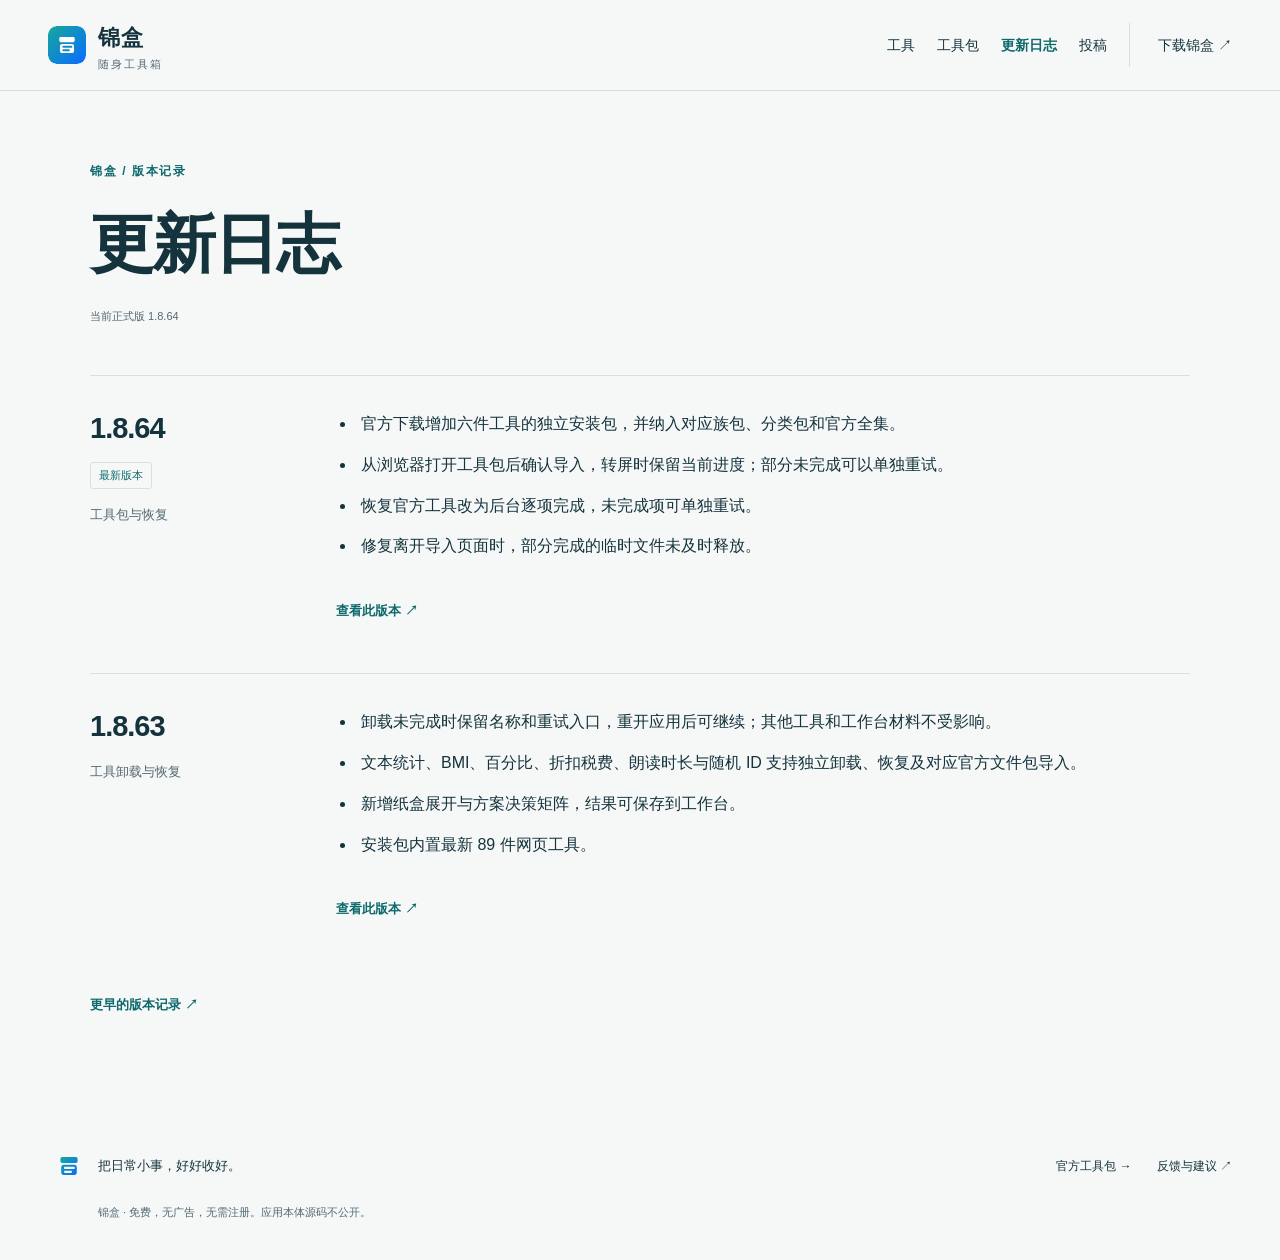
==== changelog.html @ c09d4276 "Publish Jinhe official website and released tool catalog" ====
<!doctype html>
<html lang="zh-CN">
<head><meta charset="utf-8"><meta name="viewport" content="width=device-width,initial-scale=1"><meta name="theme-color" content="#F6F8F8"><meta name="description" content="锦盒正式版更新日志。"><title>更新日志 · 锦盒</title><link rel="icon" type="image/svg+xml" href="assets/jinhe-icon.svg"><link rel="stylesheet" href="site.css"></head>
<body><a class="skip-link" href="#main">跳到主要内容</a>
<header class="site-header"><div class="wrap nav"><a class="brand" href="index.html" aria-label="锦盒首页"><img src="assets/jinhe-icon.svg" width="38" height="38" alt=""><span>锦盒<span class="brand-sub">随身工具箱</span></span></a><nav aria-label="主导航"><a href="tools.html">工具</a><a href="downloads.html">工具包</a><a href="changelog.html" aria-current="page">更新日志</a><a href="contribute.html">投稿</a><a class="nav-download" href="index.html#download">下载锦盒 ↗</a></nav></div></header>
<main id="main" class="wrap changelog"><div class="changelog-heading"><p class="eyebrow">锦盒 / 版本记录</p><h1>更新日志</h1><p class="catalog-version">当前正式版 <span data-release-version>1.8.64</span></p></div>
<!-- RELEASE-ENTRIES -->
<article class="release-entry" id="v1.8.64"><header><h2>1.8.64</h2><span class="release-latest">最新版本</span><p>工具包与恢复</p></header><div><ul><li>官方下载增加六件工具的独立安装包，并纳入对应族包、分类包和官方全集。</li><li>从浏览器打开工具包后确认导入，转屏时保留当前进度；部分未完成可以单独重试。</li><li>恢复官方工具改为后台逐项完成，未完成项可单独重试。</li><li>修复离开导入页面时，部分完成的临时文件未及时释放。</li></ul><a class="text-link" href="https://github.com/moxuewang/jinhe-releases/releases/tag/v1.8.64">查看此版本 ↗</a></div></article>
<article class="release-entry" id="v1.8.63"><header><h2>1.8.63</h2><p>工具卸载与恢复</p></header><div><ul><li>卸载未完成时保留名称和重试入口，重开应用后可继续；其他工具和工作台材料不受影响。</li><li>文本统计、BMI、百分比、折扣税费、朗读时长与随机 ID 支持独立卸载、恢复及对应官方文件包导入。</li><li>新增纸盒展开与方案决策矩阵，结果可保存到工作台。</li><li>安装包内置最新 89 件网页工具。</li></ul><a class="text-link" href="https://github.com/moxuewang/jinhe-releases/releases/tag/v1.8.63">查看此版本 ↗</a></div></article>
<!-- /RELEASE-ENTRIES -->
<a class="text-link earlier-releases" href="https://github.com/moxuewang/jinhe-releases/releases">更早的版本记录 ↗</a></main>
<footer class="footer wrap"><a class="footer-brand" href="index.html"><img src="assets/jinhe-mark.svg" width="42" height="42" alt="">把日常小事，好好收好。</a><div><a href="downloads.html">官方工具包 →</a><a href="mailto:moxuewang@qq.com">反馈与建议 ↗</a></div><p>锦盒 · 免费，无广告，无需注册。应用本体源码不公开。</p></footer>
</body></html>
---- site.css ----
:root{--paper:#f6f8f8;--ink:#15333d;--muted:#536971;--teal:#0d696b;--blue:#0a6cff;--line:#d5e0df;--white:#fff;--wash:#e7eeec;--max:1200px}*{box-sizing:border-box}html{scroll-behavior:smooth;scroll-padding-top:90px}body{margin:0;background:var(--paper);color:var(--ink);font-family:-apple-system,BlinkMacSystemFont,"Segoe UI","PingFang SC","Microsoft YaHei",sans-serif;line-height:1.75;-webkit-font-smoothing:antialiased}a{color:inherit;text-decoration:none}button,input{font:inherit}button,a,input{-webkit-tap-highlight-color:transparent}button{cursor:pointer}button:focus-visible,a:focus-visible,input:focus-visible{outline:3px solid var(--blue);outline-offset:5px}::selection{background:#c4e4df}.wrap{width:min(var(--max),calc(100% - 96px));margin-inline:auto}.skip-link{position:fixed;left:16px;top:-100px;background:var(--ink);color:white;padding:12px 22px;z-index:20}.skip-link:focus{top:12px}.site-header{border-bottom:1px solid var(--line)}.nav{min-height:90px;display:flex;align-items:center;justify-content:space-between;gap:24px}.brand{display:flex;align-items:center;gap:12px;font-size:22px;font-weight:750;letter-spacing:1px}.brand img{border-radius:9px}.brand-sub{font-size:11px;font-weight:500;letter-spacing:2px;display:block;line-height:1.2;color:var(--muted)}nav{display:flex;gap:30px;align-items:center}nav a{display:inline-flex;min-height:44px;align-items:center;font-size:14px}nav a[aria-current]{color:var(--teal);font-weight:700}.nav-download{border-left:1px solid var(--line);padding-left:28px}.hero{display:grid;grid-template-columns:1.13fr 1fr;gap:55px;padding-top:70px;padding-bottom:70px;align-items:center}.eyebrow{font-size:12px;letter-spacing:1.6px;color:var(--teal);font-weight:650;margin:0 0 24px}.small-line{display:inline-block;width:23px;height:2px;vertical-align:middle;background:var(--teal);margin-right:8px}h1,h2,h3,p,figure{margin-top:0}h1{font-size:clamp(52px,5.35vw,78px);line-height:1.22;letter-spacing:-3px;margin-bottom:28px;font-weight:750}.teal{color:var(--teal)}.hero-intro{font-size:19px;color:var(--muted);line-height:1.95;margin-bottom:30px}.actions{display:flex;gap:25px;align-items:center;flex-wrap:wrap}.button{display:inline-flex;min-height:52px;justify-content:center;align-items:center;gap:26px;background:var(--teal);color:white;padding:12px 22px;border:1px solid transparent;border-radius:5px;font-size:14px;font-weight:650;transition:background .18s,transform .18s}.button:hover{background:#075457;transform:translateY(-2px)}.text-link{display:inline-flex;align-items:center;gap:16px;min-height:44px;font-size:14px;font-weight:650;color:var(--teal)}.text-link:hover{text-decoration:underline;text-underline-offset:5px}.hero-meta{font-size:12px;color:var(--muted);margin:16px 0 37px}.hero-count{display:flex;gap:24px;align-items:center;border-top:1px solid var(--line);padding-top:20px;font-size:12px;color:var(--muted)}.hero-count b{font-size:25px;font-weight:650;color:var(--ink);margin-right:4px}.hero-count>span:last-child{max-width:115px;line-height:1.65;padding-left:20px;border-left:1px solid var(--line)}.hero-visual{margin:0;position:relative;padding:22px 25px 18px;background:linear-gradient(145deg,#e8efeb 0%,#e2ecec 70%,#dce9ed 100%);border-radius:3px;min-height:590px}.visual-top{font-size:11px;letter-spacing:1px;display:flex;justify-content:space-between;gap:10px;color:#466761}.visual-number{white-space:nowrap}.phone{width:268px;max-width:100%;margin:22px auto 14px;border:5px solid #244149;outline:1px solid #758f93;border-radius:32px;background:#f6f8f8;padding:14px 17px 0;overflow:hidden;box-shadow:0 12px 18px #15333d0d}.phone-status{display:flex;justify-content:space-between;font-size:9px;font-weight:700;margin-bottom:28px}.phone-title{display:flex;justify-content:space-between;align-items:center;font-size:25px;font-weight:700;line-height:1.3}.phone-badge{font-size:9px;padding:4px 8px;border-radius:20px;color:var(--teal);border:1px solid #c8dcda}.phone-description{font-size:10px;color:var(--muted);margin:8px 0 22px}.material-sheet{background:white;border:1px solid var(--line);border-radius:12px;padding:10px}.material-sheet svg{display:block;width:100%;height:100px}.material-label{display:flex;flex-direction:column;font-size:11px;padding-top:10px;line-height:1.7}.material-label span{font-size:9px;color:var(--muted)}.demo-route{font-size:9px;padding:18px 0;display:flex;align-items:center;gap:6px}.route-dot{height:5px;width:5px;border-radius:50%;background:var(--teal);flex-shrink:0}.phone-next{padding:12px 10px;border-top:1px solid var(--line);display:grid;grid-template-columns:1fr auto;line-height:1.7;font-size:10px}.phone-next>span:first-child{grid-column:1/-1;font-size:9px;color:var(--muted)}.phone-next strong{font-weight:600}.phone-bottom{border-top:1px solid var(--line);margin:14px -17px 0;padding:14px 12px;display:flex;justify-content:space-between;font-size:9px;color:var(--muted)}.phone-bottom b{color:var(--teal)}figcaption{text-align:center;font-size:10px;color:#45615e;margin:12px 0}.demo-switch{display:flex;justify-content:center;gap:2px}.demo-switch button{border:0;background:transparent;min-height:44px;padding:0 13px;font-size:11px;color:#3e5e5a;border-bottom:2px solid transparent}.demo-switch button[aria-pressed=true]{border-color:var(--teal);font-weight:750;color:var(--teal)}.chapter{padding-top:90px;padding-bottom:80px;border-top:1px solid var(--line)}.section-heading{display:grid;grid-template-columns:1fr 1.25fr;gap:0 40px;align-items:end}.section-heading .eyebrow{grid-column:1/-1;margin-bottom:21px}h2{font-size:clamp(32px,3.1vw,45px);line-height:1.4;letter-spacing:-1px;font-weight:680;margin-bottom:0}.section-heading>p:last-child{color:var(--muted);font-size:15px;margin-bottom:3px}.tool-stories{display:grid;grid-template-columns:repeat(3,1fr);margin-top:55px;gap:34px}.story{border-top:2px solid #a9c5be;padding:22px 0 26px;display:grid;grid-template-columns:27px 1fr;position:relative;min-height:255px}.story-index{color:var(--teal);font-size:10px;padding-top:6px}.story h3{font-size:21px;font-weight:650;letter-spacing:-.5px;margin-bottom:14px}.story p{font-size:14px;color:var(--muted);line-height:1.9}.story-tags{font-size:10px;color:#486860;display:block;margin-top:25px}.story svg{height:70px;width:70px;color:var(--teal);position:absolute;right:0;top:64px;opacity:.8}.story>div{padding-right:43px}.story:hover h3{color:var(--teal)}.directory-link{width:100%;border-top:1px solid var(--line);padding-top:24px;justify-content:space-between}.workbench-section{background:var(--ink);color:var(--paper);padding:85px 0}.workbench-layout{display:grid;grid-template-columns:1fr 1.25fr;gap:40px}.workbench-section .eyebrow{color:#a1d3ca}.workbench-body>p:not(.large-copy){color:#b8ccce;font-size:15px;max-width:490px}.large-copy{font-size:29px;line-height:1.7;letter-spacing:-.8px;margin-bottom:24px}.flow{list-style:none;display:flex;padding:26px 0 0;margin:32px 0 0;border-top:1px solid #466068;gap:20px}.flow li{flex:1;display:flex;flex-direction:column}.flow li>span{font-size:11px;color:#a1d3ca;margin-bottom:9px}.flow strong{font-size:14px;font-weight:600}.flow small{font-size:10px;color:#b8ccce;margin-top:5px}.plugin-section{display:grid;grid-template-columns:1fr 1.25fr;gap:40px;border-top:0}.plugin-section .section-heading{display:block}.plugin-copy{padding-top:37px}.plugin-copy .large-copy{font-size:26px;line-height:1.8}.plugin-copy strong{font-size:44px;color:var(--teal);font-weight:600;letter-spacing:-1px;display:inline-block;width:99px}.plugin-copy>p:not(.large-copy){max-width:480px;color:var(--muted);font-size:15px}.principles{padding-top:48px;padding-bottom:80px;border-top:1px solid var(--line);display:grid;grid-template-columns:1fr 1.25fr;gap:40px}.principles h2{font-size:29px;margin-top:16px}.principles dl{margin:0}.principles dl>div{display:grid;grid-template-columns:175px 1fr;padding:18px 0;border-bottom:1px solid var(--line);gap:20px}.principles dl>div:first-child{padding-top:0}.principles dt{font-weight:650;font-size:14px}.principles dd{font-size:13px;color:var(--muted);margin:0}.download-section{background:#0c5b5f;color:#fff;padding:70px 0}.download-layout{display:grid;grid-template-columns:1fr 1.25fr;gap:40px}.download-section .eyebrow{color:#c0e3db}.download-section h2{font-size:39px}.download-detail{padding-top:18px}.button.light{background:var(--paper);color:#0c5b5f}.button.light:hover{background:#dceae5}.download-detail p{font-size:12px;line-height:1.9;color:#d1e7e2;margin:17px 0}.download-record{font-size:12px;min-height:44px;display:inline-flex;align-items:center;text-decoration:underline;text-underline-offset:5px}.footer{padding-block:37px;display:grid;grid-template-columns:1fr auto;gap:15px}.footer-brand{display:flex;align-items:center;font-size:13px;gap:8px}.footer>div{display:flex;gap:25px;align-items:center;font-size:12px}.footer>div a{min-height:44px;display:inline-flex;align-items:center}.footer>p{grid-column:1/-1;font-size:11px;color:var(--muted);margin:0 0 0 50px}.sr-only{position:absolute;width:1px;height:1px;padding:0;margin:-1px;overflow:hidden;clip:rect(0,0,0,0);white-space:nowrap;border:0}.directory{padding-top:65px}.directory-header h1{font-size:56px;line-height:1.35;letter-spacing:-2px;margin-bottom:23px}.directory-header>p:not(.eyebrow){color:var(--muted);font-size:16px;margin-bottom:12px}.catalog-version{font-size:11px;color:var(--muted)}.directory-controls{margin-top:42px}.search-form{max-width:640px}.search-form label{display:block;font-size:12px;font-weight:650;margin-bottom:9px}.search-input{display:flex;align-items:center;background:var(--white);border:1px solid #98aeae;border-radius:4px;padding:0 14px;gap:11px;min-height:56px}.search-input svg{fill:none;stroke:var(--teal);stroke-width:1.6;flex-shrink:0}.search-input input{border:0;background:transparent;min-width:0;flex:1;color:var(--ink);font-size:15px;min-height:52px;outline-offset:-2px}.search-input input::placeholder{color:#627579}.search-input button{border:0;background:transparent;font-size:12px;min-height:44px;min-width:44px;color:var(--teal)}.category-filters{display:flex;flex-wrap:wrap;gap:7px;margin:25px 0 31px}.category-filters button{min-height:44px;min-width:72px;padding:8px 14px;border:1px solid var(--line);background:transparent;color:var(--ink);border-radius:3px;font-size:13px}.category-filters button span{font-size:10px;margin-left:7px;color:var(--muted)}.category-filters button[aria-pressed=true]{background:var(--teal);border-color:var(--teal);color:white}.category-filters button[aria-pressed=true] span{color:#d5e9e6}.results-heading{display:flex;justify-content:space-between;border-bottom:1px solid var(--line);padding-bottom:15px;font-size:12px}.results-heading p{margin:0;font-weight:650}.results-heading>span{color:var(--muted)}.tool-list{list-style:none;padding:0;margin:0;display:grid;grid-template-columns:1fr 1fr;column-gap:45px}.tool-row{display:flex;gap:15px;align-items:flex-start;min-width:0;padding:26px 0;border-bottom:1px solid var(--line)}.tool-row[hidden]{display:none}.tool-row img,.tool-initial{flex-shrink:0;border-radius:11px;margin-top:4px}.tool-row>div{flex:1;min-width:0}.tool-row h2{font-size:16px;letter-spacing:0;font-weight:650;line-height:1.75;margin-bottom:5px}.tool-row p{font-size:12px;line-height:1.9;color:var(--muted);margin:0;overflow-wrap:anywhere}.tool-category{font-size:10px;border:1px solid var(--line);border-radius:3px;padding:0 6px;white-space:nowrap;margin-top:8px;color:var(--muted)}.tool-initial{display:grid;place-content:center;width:44px;height:44px;background:var(--wash);color:var(--teal);font-size:18px}.empty-results{padding:75px 10px;text-align:center}.empty-results h2{font-size:25px}.empty-results p{font-size:14px;color:var(--muted);margin:15px 0 25px}.directory-bottom{display:flex;justify-content:space-between;align-items:center;border-bottom:1px solid var(--line);padding:32px 0 40px;margin-bottom:20px;gap:20px}.directory-bottom p{font-size:13px;color:var(--muted);margin:0}.noscript-note{color:var(--teal);font-size:13px}[hidden]{display:none!important}
@media(min-width:1300px){.hero{gap:85px}.hero-visual{margin-left:12px}.story>div{padding-right:55px}}@media(max-width:1000px){.wrap{width:calc(100% - 64px)}.hero{gap:25px}.hero-count{gap:16px}.hero-count>span:last-child{display:none}.hero h1{font-size:57px}.hero .eyebrow{font-size:10px;letter-spacing:1px}.hero-visual{padding-inline:15px}.visual-number{display:none}.hero-intro{font-size:17px}.actions{gap:10px}.story svg{width:48px;height:48px;top:75px}.story>div{padding-right:24px}.story-tags{font-size:9px}.principles dl>div{grid-template-columns:140px 1fr;gap:14px}.tool-list{column-gap:28px}.tool-row{gap:10px}.tool-row img{width:38px;height:38px}.tool-category{display:none}}
@media(max-width:720px){.wrap{width:calc(100% - 40px)}.nav{min-height:76px;gap:10px}.brand{font-size:20px;gap:8px}.brand img{width:33px;height:33px}.brand-sub{font-size:9px;letter-spacing:1px}nav{gap:16px}nav a{font-size:12px}.nav-download{padding-left:0;border-left:0}.hero{display:flex;flex-direction:column;align-items:stretch;padding-top:43px;padding-bottom:46px;gap:32px}.hero .eyebrow{font-size:10px;margin-bottom:23px;letter-spacing:.5px}.hero h1{font-size:clamp(48px,12.4vw,68px);letter-spacing:-2px;margin-bottom:22px}.hero-intro{font-size:16px;line-height:1.85;margin-bottom:25px}.actions{gap:17px}.button{font-size:13px;padding:12px 17px;gap:15px}.text-link{font-size:13px;gap:9px}.hero-meta{font-size:10px;margin:14px 0 24px}.hero-count{padding-top:16px;gap:25px}.hero-count b{font-size:23px}.hero-count>span:last-child{display:block;max-width:125px;padding-left:14px;font-size:10px}.hero-visual{min-height:0;padding:17px 18px 12px;margin-left:0}.visual-top{font-size:10px}.visual-number{display:block;font-size:9px}.phone{width:252px;margin-top:20px;padding-top:13px}.phone-status{margin-bottom:23px}.phone-description{margin-bottom:18px}.material-sheet svg{height:90px}.phone-bottom{margin-top:7px;padding-block:12px}.chapter{padding-top:45px;padding-bottom:39px}.section-heading{display:block}.eyebrow{font-size:10px;margin-bottom:18px}.section-heading .eyebrow{margin-bottom:18px}h2{font-size:32px;letter-spacing:-.7px;line-height:1.4}.section-heading>p:last-child{font-size:13px;margin-top:21px}.tool-stories{display:block;margin-top:33px}.story{grid-template-columns:30px 1fr;min-height:0;padding:22px 0 24px;border-top-width:1px}.story h3{font-size:20px;margin-bottom:12px}.story p{font-size:13px;margin-bottom:12px}.story-tags{font-size:10px;margin-top:18px}.story>div{padding-right:60px}.story svg{height:66px;width:66px;top:54px}.directory-link{font-size:11px;line-height:1.9;padding-top:19px}.workbench-section{padding:43px 0}.workbench-layout,.plugin-section,.principles,.download-layout{display:block}.workbench-body{margin-top:29px}.large-copy{font-size:25px;margin-bottom:20px}.workbench-body>p:not(.large-copy){font-size:13px}.flow{gap:12px;margin-top:26px;padding-top:21px}.flow strong{font-size:12px}.flow small{font-size:9px;line-height:1.7}.plugin-copy{padding-top:26px}.plugin-copy .large-copy{font-size:22px}.plugin-copy strong{font-size:37px;width:88px}.plugin-copy>p:not(.large-copy){font-size:13px}.principles{padding-top:32px;padding-bottom:42px}.principles h2{font-size:27px;margin-bottom:27px}.principles dl>div{grid-template-columns:130px 1fr;gap:12px;padding:15px 0}.principles dt{font-size:12px}.principles dd{font-size:11px}.download-section{padding:41px 0}.download-section h2{font-size:32px}.download-detail{padding-top:28px}.download-detail p{font-size:11px}.footer{padding-block:25px;display:flex;flex-direction:column;gap:7px}.footer-brand{font-size:12px}.footer>div{padding-left:10px;gap:22px;font-size:11px}.footer>p{font-size:10px;margin:4px 0 0 10px}.directory{padding-top:35px}.directory-header h1{font-size:41px;letter-spacing:-1.5px;line-height:1.4;margin-bottom:20px}.directory-header>p:not(.eyebrow){font-size:13px}.catalog-version{font-size:10px}.directory-controls{margin-top:28px}.search-input{padding-inline:11px;gap:8px}.search-input input{font-size:13px}.category-filters{gap:6px;margin-top:20px;margin-bottom:24px}.category-filters button{min-width:0;font-size:12px;padding:8px 10px;flex:0 0 calc((100% - 24px)/5)}.category-filters button span{font-size:9px;display:block;margin:0;line-height:1.5}.results-heading{font-size:11px}.tool-list{display:block}.tool-row{gap:13px;padding:21px 0}.tool-row img{width:42px;height:42px}.tool-row h2{font-size:15px}.tool-row p{font-size:12px}.tool-category{display:block;font-size:9px}.directory-bottom{align-items:flex-start;flex-direction:column;gap:10px;padding-bottom:24px}.directory-bottom p{font-size:12px}.empty-results{padding:50px 0}.empty-results h2{font-size:22px}.empty-results p{font-size:12px}}
@media(max-width:380px){.wrap{width:calc(100% - 32px)}nav{gap:12px}.hero-count{gap:19px}.hero-count>span:last-child{max-width:115px;padding-left:12px}.actions{gap:12px}.button{padding-inline:14px}.text-link{font-size:12px}.visual-top{font-size:9px}.visual-number{font-size:8px}.tool-category{display:none}.brand-sub{display:none}.principles dl>div{grid-template-columns:118px 1fr}}
.brand,.footer-brand{min-height:44px}
@media(prefers-reduced-motion:reduce){html{scroll-behavior:auto}*,*::before,*::after{animation:none!important;transition:none!important}}

/* Tool packages and contributions share the existing site's paper and teal palette. */
.package-directory,.contribute-main{padding-top:62px}.package-heading{display:grid;grid-template-columns:1fr 300px;gap:50px;align-items:center;margin-bottom:35px}.package-heading h1,.contribute-hero h1{font-size:clamp(38px,4.3vw,60px);letter-spacing:-2px;line-height:1.4;margin-bottom:22px}.package-heading>div>p:last-child{color:var(--muted);font-size:16px}.package-fact{border-left:1px solid #acc8c1;padding:18px 0 18px 36px}.package-fact strong{font-size:76px;font-weight:550;color:var(--teal);line-height:1.1;letter-spacing:-4px}.package-fact strong span{font-size:16px;letter-spacing:0}.package-fact p{font-size:17px;margin:10px 0}.package-fact>span{font-size:12px;color:var(--muted)}.package-help{padding:18px 22px;background:var(--wash);display:grid;grid-template-columns:1fr 1fr;gap:25px;font-size:13px;margin-bottom:34px}.package-help details{min-width:0}.package-help summary,.package-contents summary,.package-fingerprint summary{cursor:pointer;min-height:44px;display:flex;align-items:center;color:var(--teal)}.package-help summary::before,.package-contents summary::before,.package-fingerprint summary::before{content:'+';margin-right:10px;font-size:18px;font-weight:500}.package-help details[open]>summary::before,.package-contents[open]>summary::before,.package-fingerprint[open]>summary::before{content:'−'}.package-help>span{display:flex;align-items:center;min-height:44px}.package-help p{color:var(--muted);font-size:12px;margin:12px 0}.package-controls{display:grid;grid-template-columns:minmax(250px,1fr) auto;gap:28px;align-items:end;margin-bottom:30px}.package-controls label{font-size:12px;font-weight:650;display:block;margin-bottom:9px}.package-filters{display:flex;gap:6px;flex-wrap:wrap}.package-filters button{min-height:48px;font-size:13px;padding:8px 15px;background:transparent;border:1px solid var(--line);border-radius:3px;color:var(--ink)}.package-filters button[aria-pressed=true]{color:#fff;background:var(--teal);border-color:var(--teal)}.package-grid{display:grid;grid-template-columns:repeat(3,minmax(0,1fr));gap:0 28px}.package-card{padding:27px 0 17px;border-bottom:1px solid var(--line);min-width:0;display:flex;flex-direction:column;align-self:stretch}.package-card[data-kind=all]{grid-column:1/-1;background:linear-gradient(100deg,#e6eeeb,#eef4f2);margin-top:25px;padding:28px;border:1px solid #cadbd5;border-radius:3px}.package-top{display:flex;align-items:center;gap:12px;flex-wrap:wrap;font-size:11px;color:var(--muted);margin-bottom:16px}.source-label{border:1px solid #9abeb5;padding:0 6px;border-radius:2px;color:var(--teal)}.package-card h2{font-size:22px;line-height:1.5;letter-spacing:-.4px;overflow-wrap:anywhere}.package-byline{font-size:11px;color:var(--muted);margin:8px 0}.package-contents{font-size:12px;margin-bottom:12px}.package-contents ul{list-style:none;padding:0;margin:5px 0 16px;display:grid;gap:4px}.package-contents li{display:flex;justify-content:space-between;gap:12px;border-bottom:1px solid var(--line);padding:7px 0}.package-contents small{font-size:10px;color:var(--muted);flex-shrink:0;align-self:center}.package-card[data-kind=all] .package-contents ul{grid-template-columns:repeat(3,minmax(0,1fr));column-gap:30px}.package-bottom{display:flex;align-items:center;justify-content:space-between;gap:12px;margin-top:auto}.package-bottom>span{font-size:11px;color:var(--muted)}.package-bottom a{font-size:12px;gap:0}.package-fingerprint{font-size:10px;color:var(--muted)}.package-fingerprint summary{min-height:44px;font-size:10px;color:var(--muted)}.package-fingerprint code{overflow-wrap:anywhere;display:block;font-size:10px;line-height:1.8}.package-invitation{display:flex;justify-content:space-between;align-items:center;border-top:1px solid var(--line);margin-top:65px;padding:45px 0}.package-invitation h2{font-size:30px}.package-invitation .eyebrow{margin-bottom:18px}.contribute-hero{display:grid;grid-template-columns:1.5fr 1fr;gap:50px;padding-bottom:65px;align-items:center}.contribute-intro{color:var(--muted);font-size:17px;line-height:1.9;margin-bottom:30px}.contribute-caption{font-size:11px;color:var(--muted);margin:14px 0 0}.contribute-note{background:linear-gradient(135deg,#e3eeea,#e6edf0);min-height:330px;padding:38px;display:flex;flex-direction:column;justify-content:center}.contribute-note>p{font-size:25px;line-height:1.75;margin:28px 0}.contribute-note>span{font-size:11px;color:var(--muted)}.contribute-steps{display:grid;grid-template-columns:repeat(3,minmax(0,1fr));gap:40px;border-top:1px solid var(--line);padding:40px 0}.contribute-steps article>span{font-size:11px;color:var(--teal)}.contribute-steps h2{font-size:23px;margin:16px 0}.contribute-steps p{font-size:13px;color:var(--muted);margin:0}.contribute-bottom{display:flex;justify-content:space-between;align-items:center;gap:30px;border-top:1px solid var(--line);border-bottom:1px solid var(--line);padding:34px 0;margin-bottom:25px}.contribute-bottom h2{font-size:25px;margin-bottom:10px}.contribute-bottom p{font-size:13px;color:var(--muted);margin:0}.nav nav{flex-wrap:wrap;justify-content:flex-end;gap:22px}.nav nav a{white-space:nowrap}
@media(max-width:1000px){.package-controls{grid-template-columns:1fr}.package-grid{grid-template-columns:repeat(2,minmax(0,1fr))}.package-card[data-kind=all] .package-contents ul{grid-template-columns:repeat(2,minmax(0,1fr))}.contribute-hero{gap:28px;grid-template-columns:1.3fr 1fr}.contribute-note{padding:25px}.contribute-note>p{font-size:22px}}
@media(max-width:720px){.nav{flex-wrap:wrap;padding:12px 0;gap:9px;align-items:center}.nav nav{gap:18px;justify-content:flex-start}.nav nav a{font-size:12px}.nav .brand{margin-right:auto}.package-directory,.contribute-main{padding-top:35px}.package-heading{display:block;margin-bottom:25px}.package-heading h1,.contribute-hero h1{font-size:40px;letter-spacing:-1.5px}.package-heading>div>p:last-child{font-size:13px}.package-fact{border-left:0;border-top:1px solid var(--line);margin-top:25px;padding:22px 0 0;display:grid;grid-template-columns:100px 1fr;gap:0 15px}.package-fact strong{font-size:56px;grid-row:span 2;align-self:center}.package-fact p{font-size:14px;margin:0 0 5px}.package-fact>span{font-size:11px}.package-help{display:block;padding:13px 16px;font-size:12px;margin-bottom:25px}.package-help>span{min-height:30px}.package-help p{font-size:12px}.package-controls{gap:18px;margin-bottom:22px}.package-filters{gap:6px}.package-filters button{font-size:12px;flex:1;padding-inline:10px;min-width:0}.package-grid{display:block}.package-card{padding:25px 0 15px}.package-card[data-kind=all]{padding:20px;margin-top:20px}.package-top{font-size:10px;gap:10px;margin-bottom:13px}.package-card h2{font-size:22px}.package-card[data-kind=all] .package-contents ul{display:block}.package-contents li{font-size:12px}.package-invitation{margin-top:35px;padding:30px 0;gap:20px;align-items:flex-start;flex-direction:column}.package-invitation h2{font-size:28px}.contribute-hero{display:block;padding-bottom:34px}.contribute-hero h1{font-size:36px}.contribute-intro{font-size:14px;margin-bottom:23px}.contribute-note{margin-top:30px;min-height:0;padding:26px}.contribute-note img{width:54px;height:54px}.contribute-note>p{font-size:23px;margin:18px 0}.contribute-note>span{font-size:10px}.contribute-steps{display:block;padding:10px 0}.contribute-steps article{padding:23px 0;border-bottom:1px solid var(--line)}.contribute-steps article:last-child{border-bottom:0}.contribute-steps h2{font-size:23px;margin:10px 0}.contribute-bottom{display:block;padding:25px 0}.contribute-bottom>div{margin-bottom:15px}}
@media(max-width:380px){.nav nav{gap:14px}.nav nav a{font-size:11px}.package-heading h1{font-size:36px}.contribute-hero h1{font-size:32px}.package-filters button{font-size:11px;padding-inline:8px}}
@media(max-width:720px){.package-filters button:last-child{flex:1.4}.package-filters button{padding-inline:8px}.package-fact{grid-template-columns:minmax(110px,max-content) minmax(0,1fr)}.package-fact strong{white-space:nowrap}}

.changelog{max-width:1100px;padding-top:70px;padding-bottom:80px}.changelog-heading{padding-bottom:38px}.changelog-heading h1{font-size:clamp(38px,6vw,64px);line-height:1.2;letter-spacing:-2px;margin:14px 0 24px}.release-entry{display:grid;grid-template-columns:210px minmax(0,1fr);gap:36px;border-top:1px solid var(--line);padding:34px 0 40px}.release-entry h2{font-size:29px;line-height:1.3;margin:0 0 12px;font-weight:550;font-variant-numeric:tabular-nums}.release-entry header p{font-size:13px;color:var(--muted);margin-top:15px}.release-latest{display:inline-block;font-size:11px;color:var(--teal);border:1px solid var(--line);padding:3px 8px;border-radius:3px}.release-entry ul{margin:0 0 16px;padding-left:20px}.release-entry li{padding:0 0 12px 5px;line-height:1.8;overflow-wrap:anywhere}.release-entry .text-link,.earlier-releases{font-size:13px;min-height:44px;display:inline-flex;align-items:center}.earlier-releases{margin-top:12px}@media(max-width:720px){.changelog{padding-top:35px;padding-bottom:45px}.changelog-heading{padding-bottom:24px}.changelog-heading h1{letter-spacing:-1px}.release-entry{grid-template-columns:minmax(0,1fr);gap:16px;padding:26px 0}.release-entry header{display:flex;align-items:center;flex-wrap:wrap;gap:10px 14px}.release-entry h2{font-size:26px;margin:0}.release-entry header p{flex-basis:100%;margin:0}.release-entry li{font-size:14px;padding-bottom:10px}}
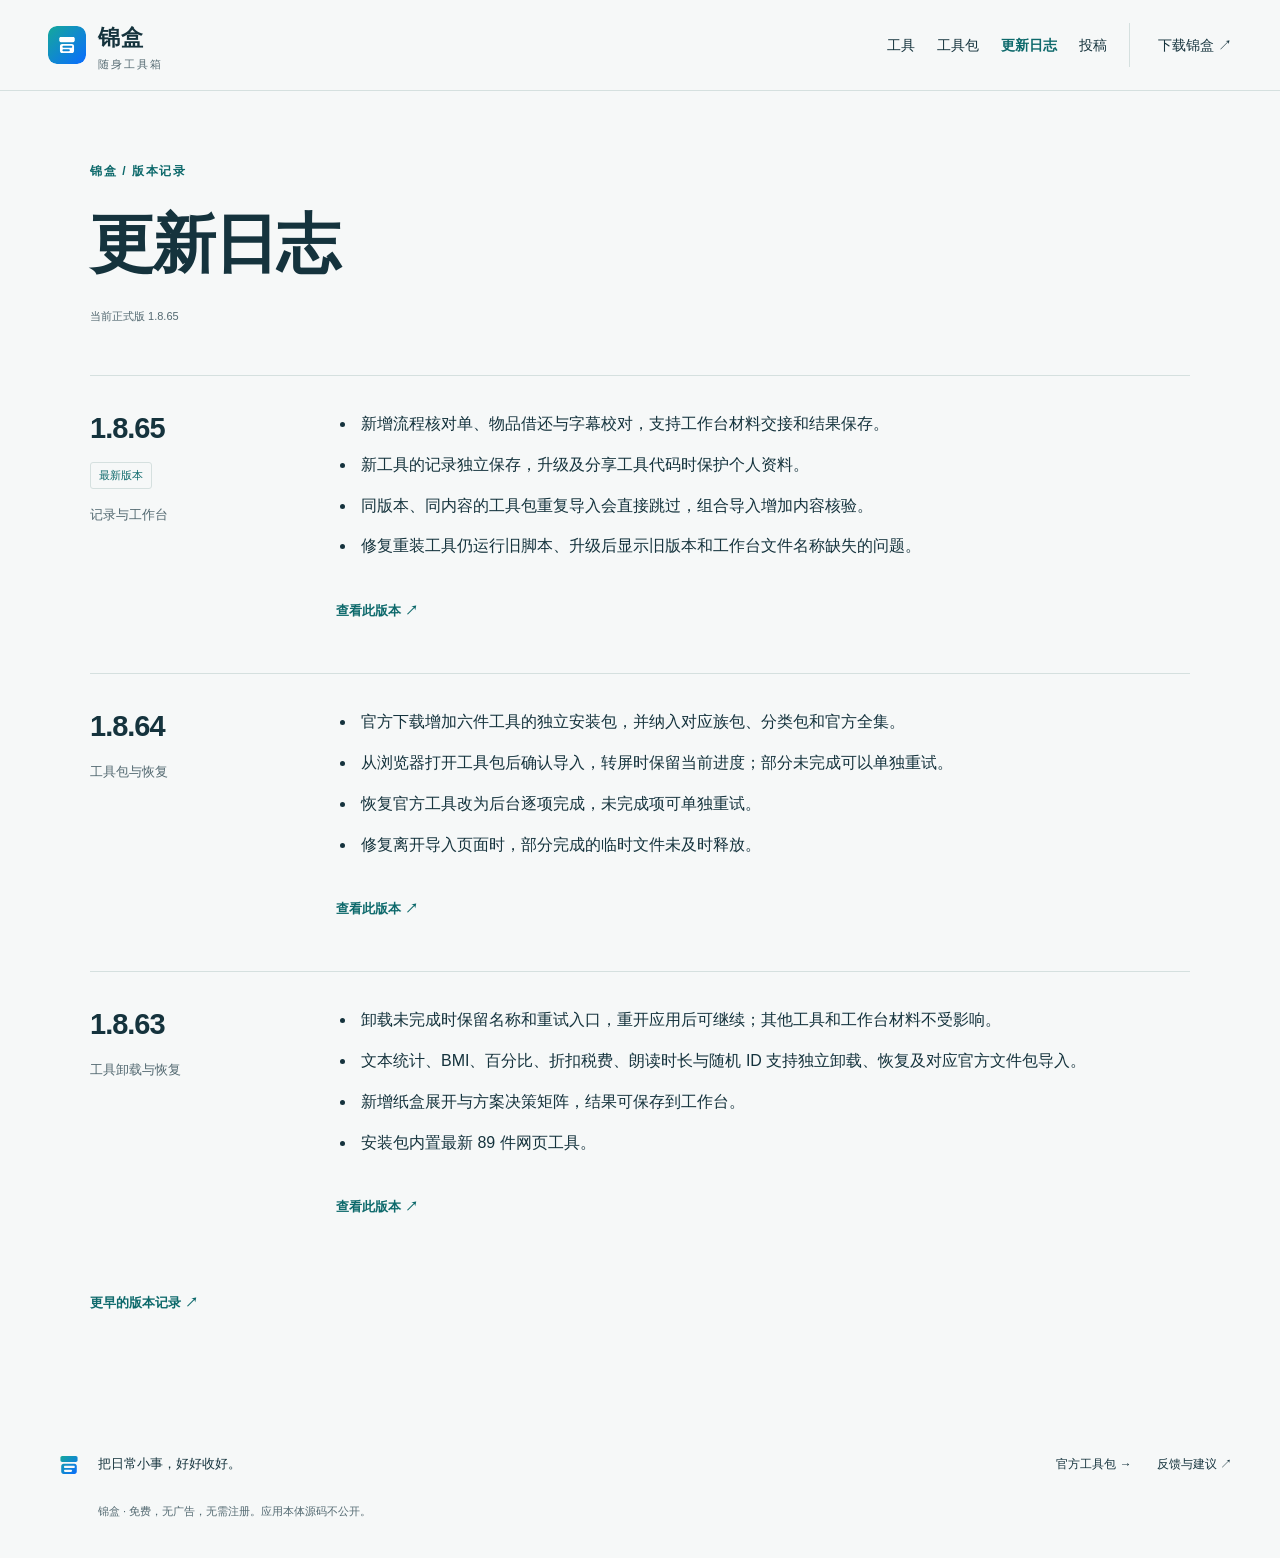
==== commit 742a3b45: "Publish Jinhe official website and released tool catalog" ====
--- a/changelog.html
+++ b/changelog.html
@@ -3,9 +3,10 @@
 <head><meta charset="utf-8"><meta name="viewport" content="width=device-width,initial-scale=1"><meta name="theme-color" content="#F6F8F8"><meta name="description" content="锦盒正式版更新日志。"><title>更新日志 · 锦盒</title><link rel="icon" type="image/svg+xml" href="assets/jinhe-icon.svg"><link rel="stylesheet" href="site.css"></head>
 <body><a class="skip-link" href="#main">跳到主要内容</a>
 <header class="site-header"><div class="wrap nav"><a class="brand" href="index.html" aria-label="锦盒首页"><img src="assets/jinhe-icon.svg" width="38" height="38" alt=""><span>锦盒<span class="brand-sub">随身工具箱</span></span></a><nav aria-label="主导航"><a href="tools.html">工具</a><a href="downloads.html">工具包</a><a href="changelog.html" aria-current="page">更新日志</a><a href="contribute.html">投稿</a><a class="nav-download" href="index.html#download">下载锦盒 ↗</a></nav></div></header>
-<main id="main" class="wrap changelog"><div class="changelog-heading"><p class="eyebrow">锦盒 / 版本记录</p><h1>更新日志</h1><p class="catalog-version">当前正式版 <span data-release-version>1.8.64</span></p></div>
+<main id="main" class="wrap changelog"><div class="changelog-heading"><p class="eyebrow">锦盒 / 版本记录</p><h1>更新日志</h1><p class="catalog-version">当前正式版 <span data-release-version>1.8.65</span></p></div>
 <!-- RELEASE-ENTRIES -->
-<article class="release-entry" id="v1.8.64"><header><h2>1.8.64</h2><span class="release-latest">最新版本</span><p>工具包与恢复</p></header><div><ul><li>官方下载增加六件工具的独立安装包，并纳入对应族包、分类包和官方全集。</li><li>从浏览器打开工具包后确认导入，转屏时保留当前进度；部分未完成可以单独重试。</li><li>恢复官方工具改为后台逐项完成，未完成项可单独重试。</li><li>修复离开导入页面时，部分完成的临时文件未及时释放。</li></ul><a class="text-link" href="https://github.com/moxuewang/jinhe-releases/releases/tag/v1.8.64">查看此版本 ↗</a></div></article>
+<article class="release-entry" id="v1.8.65"><header><h2>1.8.65</h2><span class="release-latest">最新版本</span><p>记录与工作台</p></header><div><ul><li>新增流程核对单、物品借还与字幕校对，支持工作台材料交接和结果保存。</li><li>新工具的记录独立保存，升级及分享工具代码时保护个人资料。</li><li>同版本、同内容的工具包重复导入会直接跳过，组合导入增加内容核验。</li><li>修复重装工具仍运行旧脚本、升级后显示旧版本和工作台文件名称缺失的问题。</li></ul><a class="text-link" href="https://github.com/moxuewang/jinhe-releases/releases/tag/v1.8.65">查看此版本 ↗</a></div></article>
+<article class="release-entry" id="v1.8.64"><header><h2>1.8.64</h2><p>工具包与恢复</p></header><div><ul><li>官方下载增加六件工具的独立安装包，并纳入对应族包、分类包和官方全集。</li><li>从浏览器打开工具包后确认导入，转屏时保留当前进度；部分未完成可以单独重试。</li><li>恢复官方工具改为后台逐项完成，未完成项可单独重试。</li><li>修复离开导入页面时，部分完成的临时文件未及时释放。</li></ul><a class="text-link" href="https://github.com/moxuewang/jinhe-releases/releases/tag/v1.8.64">查看此版本 ↗</a></div></article>
 <article class="release-entry" id="v1.8.63"><header><h2>1.8.63</h2><p>工具卸载与恢复</p></header><div><ul><li>卸载未完成时保留名称和重试入口，重开应用后可继续；其他工具和工作台材料不受影响。</li><li>文本统计、BMI、百分比、折扣税费、朗读时长与随机 ID 支持独立卸载、恢复及对应官方文件包导入。</li><li>新增纸盒展开与方案决策矩阵，结果可保存到工作台。</li><li>安装包内置最新 89 件网页工具。</li></ul><a class="text-link" href="https://github.com/moxuewang/jinhe-releases/releases/tag/v1.8.63">查看此版本 ↗</a></div></article>
 <!-- /RELEASE-ENTRIES -->
 <a class="text-link earlier-releases" href="https://github.com/moxuewang/jinhe-releases/releases">更早的版本记录 ↗</a></main>
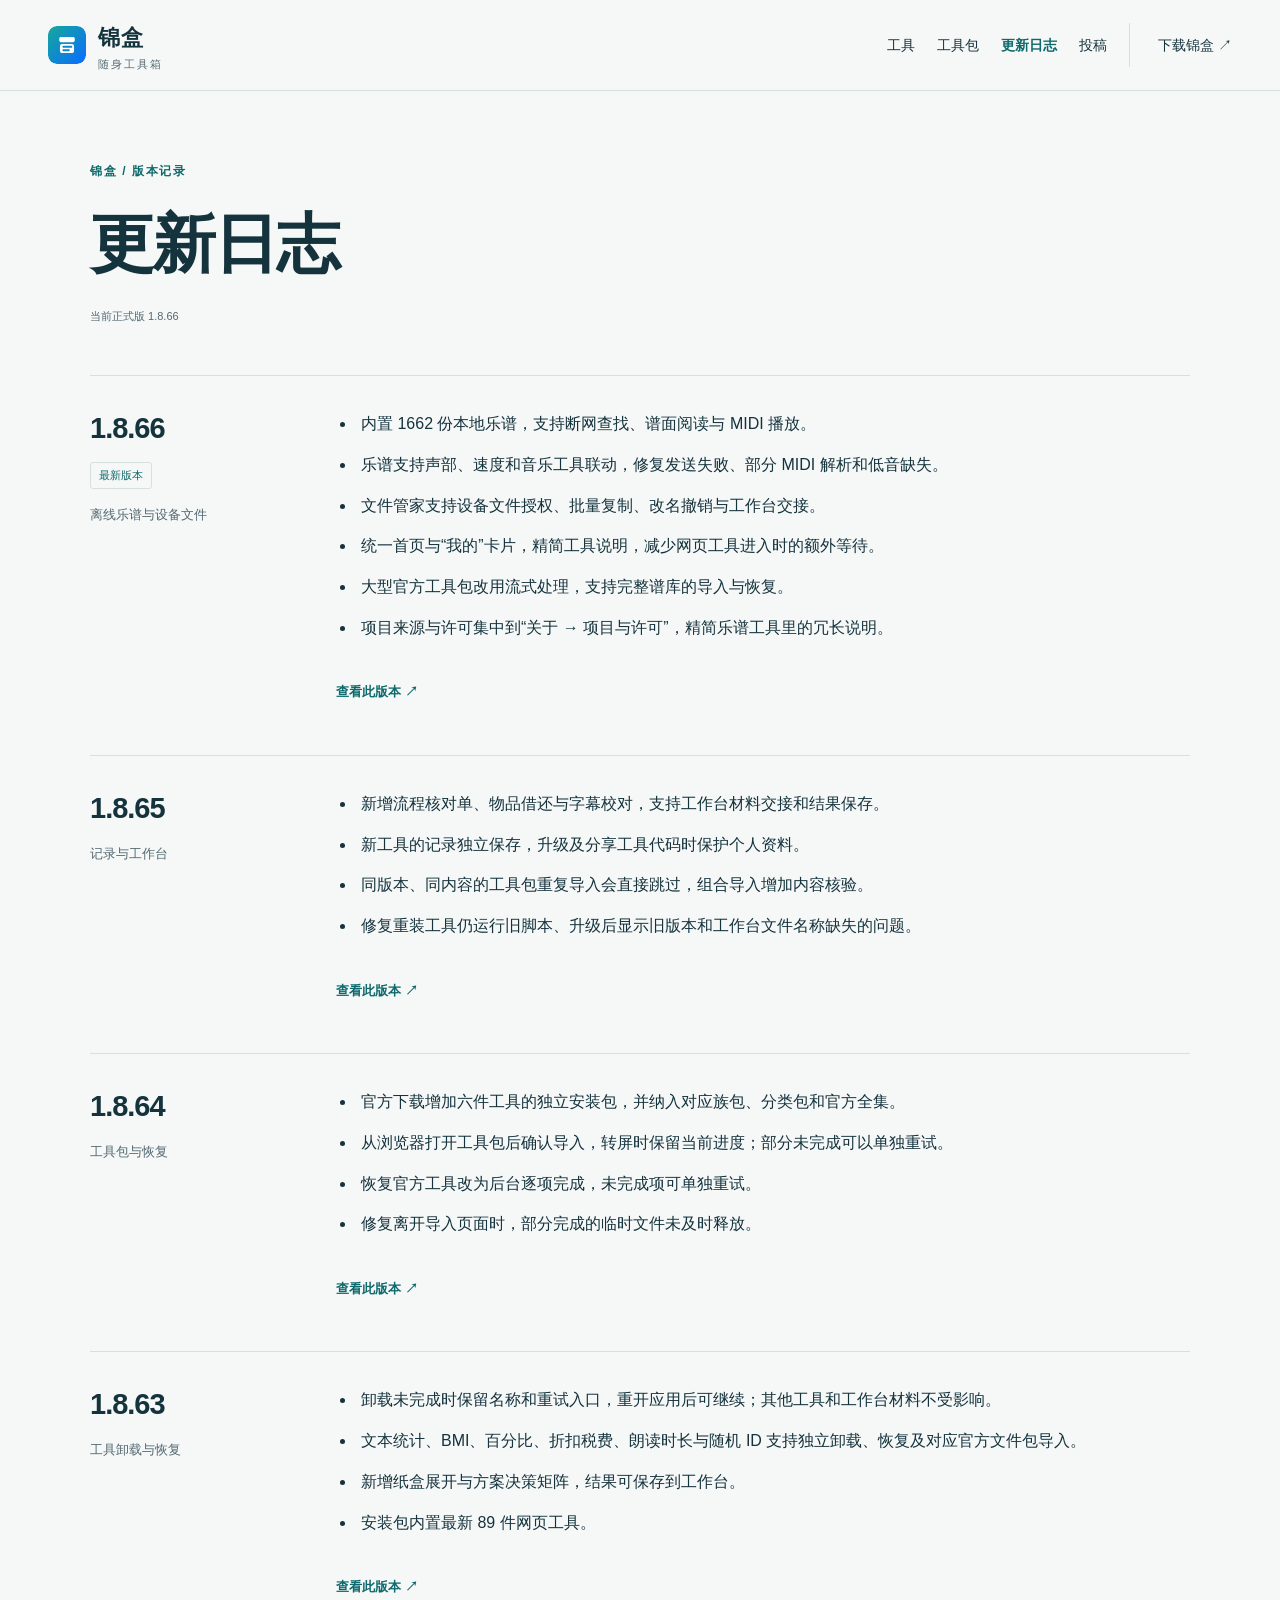
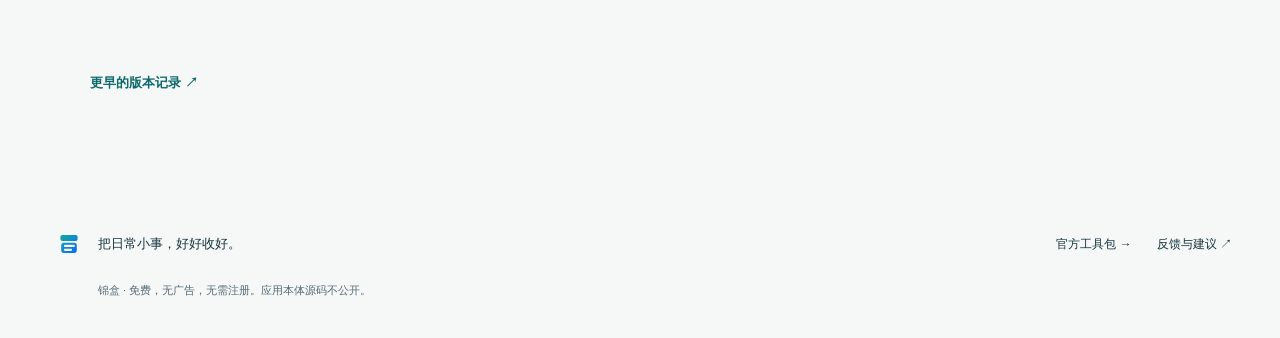
==== commit 6e4ab316: "Publish Jinhe official website and released tool catalog" ====
--- a/changelog.html
+++ b/changelog.html
@@ -3,9 +3,10 @@
 <head><meta charset="utf-8"><meta name="viewport" content="width=device-width,initial-scale=1"><meta name="theme-color" content="#F6F8F8"><meta name="description" content="锦盒正式版更新日志。"><title>更新日志 · 锦盒</title><link rel="icon" type="image/svg+xml" href="assets/jinhe-icon.svg"><link rel="stylesheet" href="site.css"></head>
 <body><a class="skip-link" href="#main">跳到主要内容</a>
 <header class="site-header"><div class="wrap nav"><a class="brand" href="index.html" aria-label="锦盒首页"><img src="assets/jinhe-icon.svg" width="38" height="38" alt=""><span>锦盒<span class="brand-sub">随身工具箱</span></span></a><nav aria-label="主导航"><a href="tools.html">工具</a><a href="downloads.html">工具包</a><a href="changelog.html" aria-current="page">更新日志</a><a href="contribute.html">投稿</a><a class="nav-download" href="index.html#download">下载锦盒 ↗</a></nav></div></header>
-<main id="main" class="wrap changelog"><div class="changelog-heading"><p class="eyebrow">锦盒 / 版本记录</p><h1>更新日志</h1><p class="catalog-version">当前正式版 <span data-release-version>1.8.65</span></p></div>
+<main id="main" class="wrap changelog"><div class="changelog-heading"><p class="eyebrow">锦盒 / 版本记录</p><h1>更新日志</h1><p class="catalog-version">当前正式版 <span data-release-version>1.8.66</span></p></div>
 <!-- RELEASE-ENTRIES -->
-<article class="release-entry" id="v1.8.65"><header><h2>1.8.65</h2><span class="release-latest">最新版本</span><p>记录与工作台</p></header><div><ul><li>新增流程核对单、物品借还与字幕校对，支持工作台材料交接和结果保存。</li><li>新工具的记录独立保存，升级及分享工具代码时保护个人资料。</li><li>同版本、同内容的工具包重复导入会直接跳过，组合导入增加内容核验。</li><li>修复重装工具仍运行旧脚本、升级后显示旧版本和工作台文件名称缺失的问题。</li></ul><a class="text-link" href="https://github.com/moxuewang/jinhe-releases/releases/tag/v1.8.65">查看此版本 ↗</a></div></article>
+<article class="release-entry" id="v1.8.66"><header><h2>1.8.66</h2><span class="release-latest">最新版本</span><p>离线乐谱与设备文件</p></header><div><ul><li>内置 1662 份本地乐谱，支持断网查找、谱面阅读与 MIDI 播放。</li><li>乐谱支持声部、速度和音乐工具联动，修复发送失败、部分 MIDI 解析和低音缺失。</li><li>文件管家支持设备文件授权、批量复制、改名撤销与工作台交接。</li><li>统一首页与“我的”卡片，精简工具说明，减少网页工具进入时的额外等待。</li><li>大型官方工具包改用流式处理，支持完整谱库的导入与恢复。</li><li>项目来源与许可集中到“关于 → 项目与许可”，精简乐谱工具里的冗长说明。</li></ul><a class="text-link" href="https://github.com/moxuewang/jinhe-releases/releases/tag/v1.8.66">查看此版本 ↗</a></div></article>
+<article class="release-entry" id="v1.8.65"><header><h2>1.8.65</h2><p>记录与工作台</p></header><div><ul><li>新增流程核对单、物品借还与字幕校对，支持工作台材料交接和结果保存。</li><li>新工具的记录独立保存，升级及分享工具代码时保护个人资料。</li><li>同版本、同内容的工具包重复导入会直接跳过，组合导入增加内容核验。</li><li>修复重装工具仍运行旧脚本、升级后显示旧版本和工作台文件名称缺失的问题。</li></ul><a class="text-link" href="https://github.com/moxuewang/jinhe-releases/releases/tag/v1.8.65">查看此版本 ↗</a></div></article>
 <article class="release-entry" id="v1.8.64"><header><h2>1.8.64</h2><p>工具包与恢复</p></header><div><ul><li>官方下载增加六件工具的独立安装包，并纳入对应族包、分类包和官方全集。</li><li>从浏览器打开工具包后确认导入，转屏时保留当前进度；部分未完成可以单独重试。</li><li>恢复官方工具改为后台逐项完成，未完成项可单独重试。</li><li>修复离开导入页面时，部分完成的临时文件未及时释放。</li></ul><a class="text-link" href="https://github.com/moxuewang/jinhe-releases/releases/tag/v1.8.64">查看此版本 ↗</a></div></article>
 <article class="release-entry" id="v1.8.63"><header><h2>1.8.63</h2><p>工具卸载与恢复</p></header><div><ul><li>卸载未完成时保留名称和重试入口，重开应用后可继续；其他工具和工作台材料不受影响。</li><li>文本统计、BMI、百分比、折扣税费、朗读时长与随机 ID 支持独立卸载、恢复及对应官方文件包导入。</li><li>新增纸盒展开与方案决策矩阵，结果可保存到工作台。</li><li>安装包内置最新 89 件网页工具。</li></ul><a class="text-link" href="https://github.com/moxuewang/jinhe-releases/releases/tag/v1.8.63">查看此版本 ↗</a></div></article>
 <!-- /RELEASE-ENTRIES -->
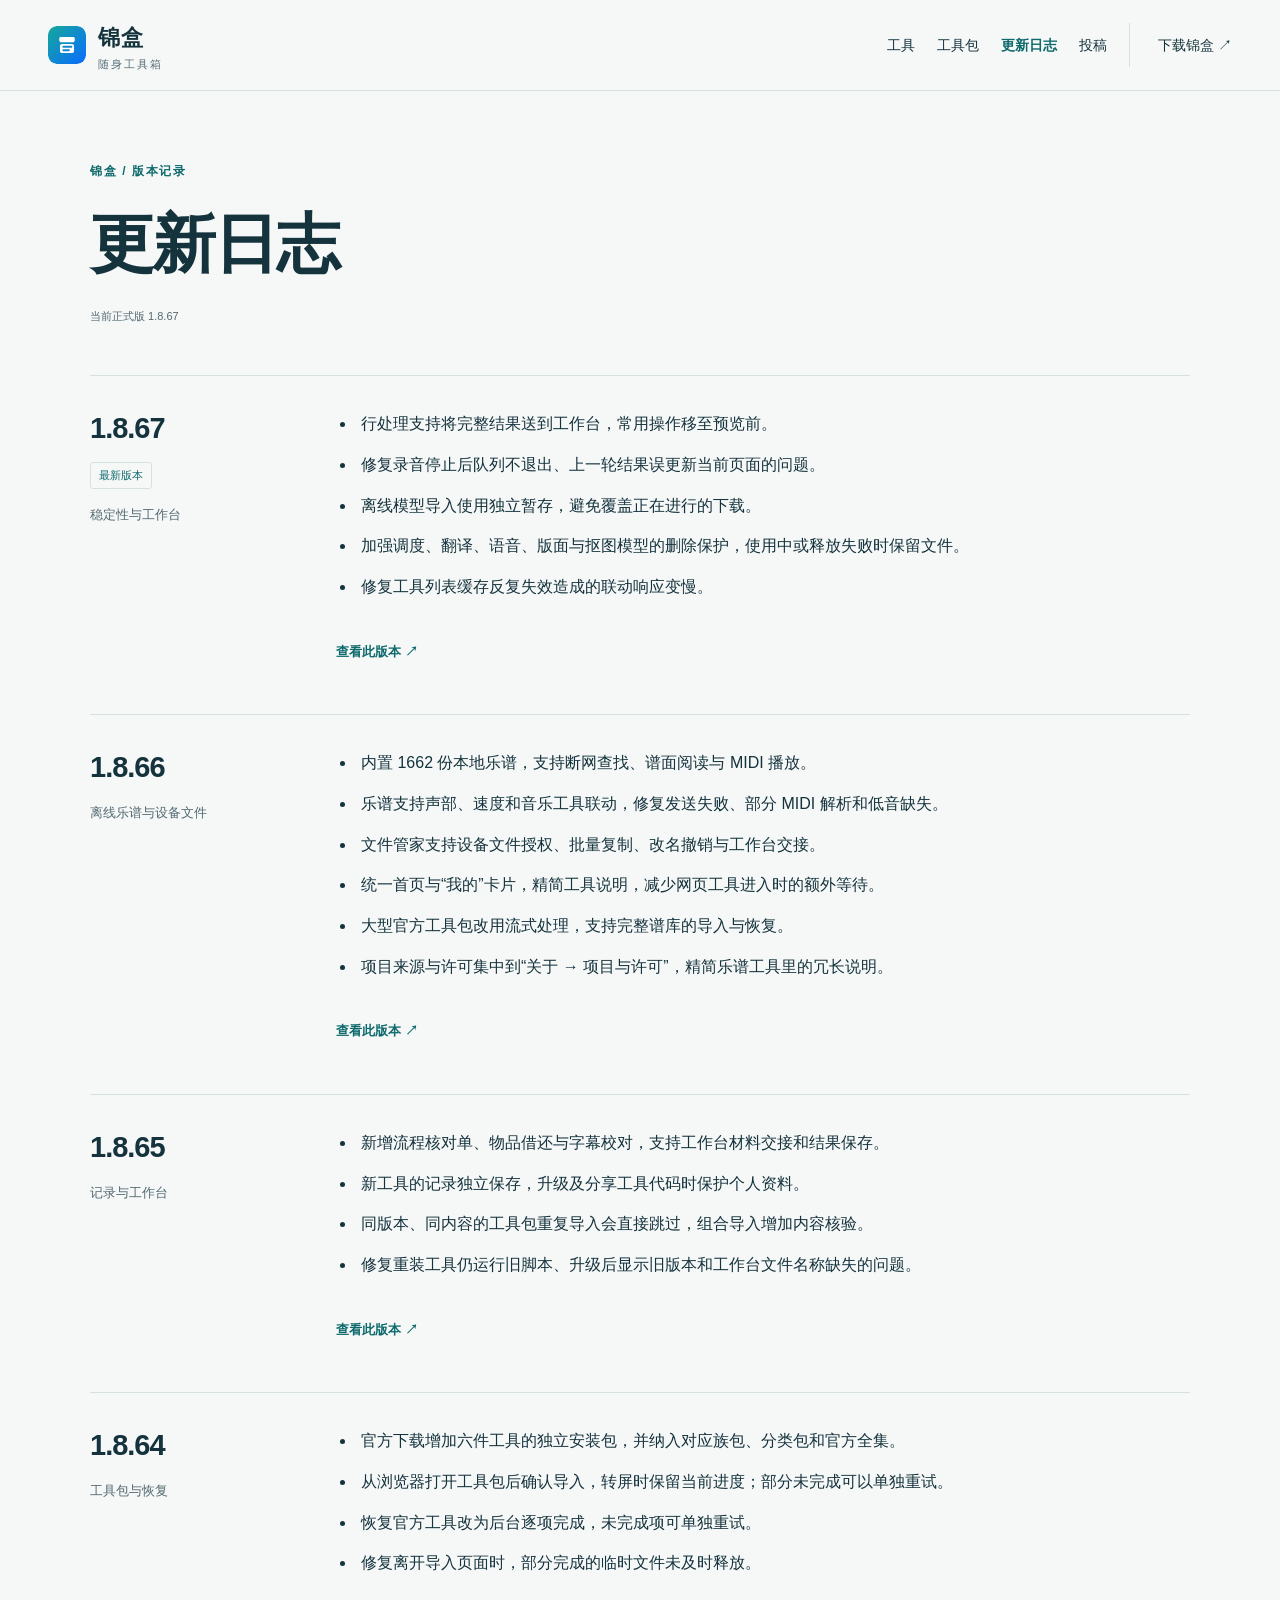
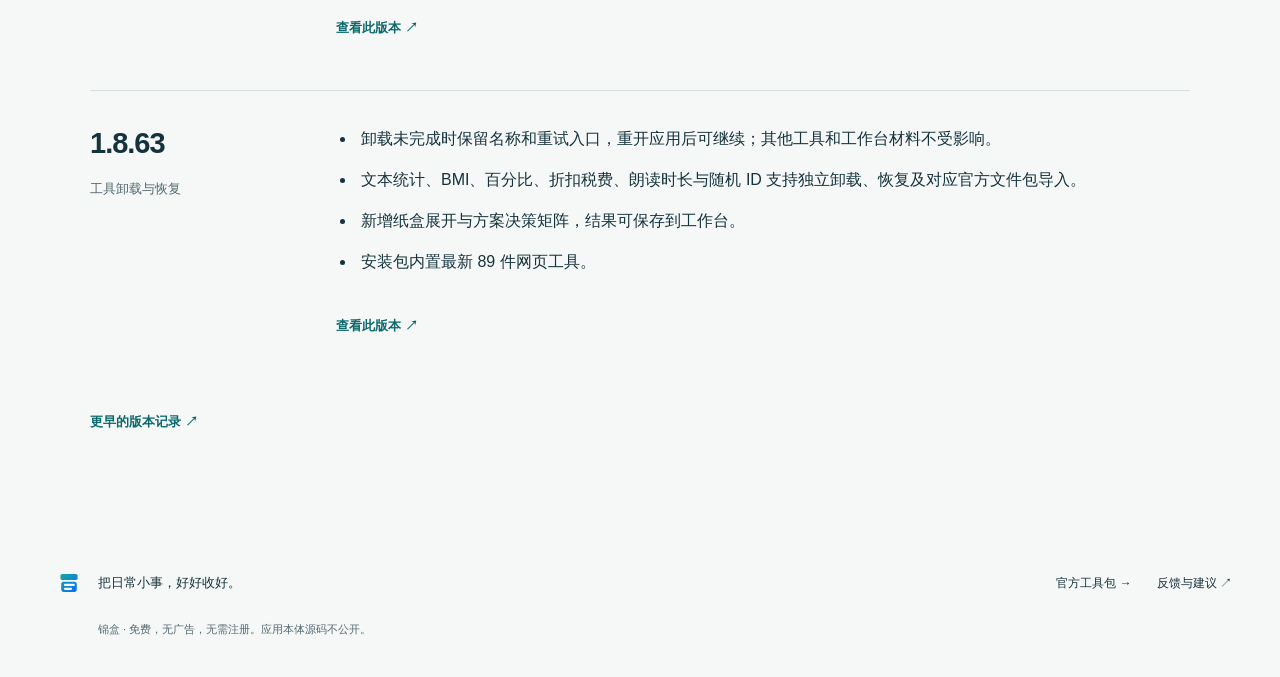
==== commit bf354eba: "Publish Jinhe official website and released tool catalog" ====
--- a/changelog.html
+++ b/changelog.html
@@ -3,9 +3,10 @@
 <head><meta charset="utf-8"><meta name="viewport" content="width=device-width,initial-scale=1"><meta name="theme-color" content="#F6F8F8"><meta name="description" content="锦盒正式版更新日志。"><title>更新日志 · 锦盒</title><link rel="icon" type="image/svg+xml" href="assets/jinhe-icon.svg"><link rel="stylesheet" href="site.css"></head>
 <body><a class="skip-link" href="#main">跳到主要内容</a>
 <header class="site-header"><div class="wrap nav"><a class="brand" href="index.html" aria-label="锦盒首页"><img src="assets/jinhe-icon.svg" width="38" height="38" alt=""><span>锦盒<span class="brand-sub">随身工具箱</span></span></a><nav aria-label="主导航"><a href="tools.html">工具</a><a href="downloads.html">工具包</a><a href="changelog.html" aria-current="page">更新日志</a><a href="contribute.html">投稿</a><a class="nav-download" href="index.html#download">下载锦盒 ↗</a></nav></div></header>
-<main id="main" class="wrap changelog"><div class="changelog-heading"><p class="eyebrow">锦盒 / 版本记录</p><h1>更新日志</h1><p class="catalog-version">当前正式版 <span data-release-version>1.8.66</span></p></div>
+<main id="main" class="wrap changelog"><div class="changelog-heading"><p class="eyebrow">锦盒 / 版本记录</p><h1>更新日志</h1><p class="catalog-version">当前正式版 <span data-release-version>1.8.67</span></p></div>
 <!-- RELEASE-ENTRIES -->
-<article class="release-entry" id="v1.8.66"><header><h2>1.8.66</h2><span class="release-latest">最新版本</span><p>离线乐谱与设备文件</p></header><div><ul><li>内置 1662 份本地乐谱，支持断网查找、谱面阅读与 MIDI 播放。</li><li>乐谱支持声部、速度和音乐工具联动，修复发送失败、部分 MIDI 解析和低音缺失。</li><li>文件管家支持设备文件授权、批量复制、改名撤销与工作台交接。</li><li>统一首页与“我的”卡片，精简工具说明，减少网页工具进入时的额外等待。</li><li>大型官方工具包改用流式处理，支持完整谱库的导入与恢复。</li><li>项目来源与许可集中到“关于 → 项目与许可”，精简乐谱工具里的冗长说明。</li></ul><a class="text-link" href="https://github.com/moxuewang/jinhe-releases/releases/tag/v1.8.66">查看此版本 ↗</a></div></article>
+<article class="release-entry" id="v1.8.67"><header><h2>1.8.67</h2><span class="release-latest">最新版本</span><p>稳定性与工作台</p></header><div><ul><li>行处理支持将完整结果送到工作台，常用操作移至预览前。</li><li>修复录音停止后队列不退出、上一轮结果误更新当前页面的问题。</li><li>离线模型导入使用独立暂存，避免覆盖正在进行的下载。</li><li>加强调度、翻译、语音、版面与抠图模型的删除保护，使用中或释放失败时保留文件。</li><li>修复工具列表缓存反复失效造成的联动响应变慢。</li></ul><a class="text-link" href="https://github.com/moxuewang/jinhe-releases/releases/tag/v1.8.67">查看此版本 ↗</a></div></article>
+<article class="release-entry" id="v1.8.66"><header><h2>1.8.66</h2><p>离线乐谱与设备文件</p></header><div><ul><li>内置 1662 份本地乐谱，支持断网查找、谱面阅读与 MIDI 播放。</li><li>乐谱支持声部、速度和音乐工具联动，修复发送失败、部分 MIDI 解析和低音缺失。</li><li>文件管家支持设备文件授权、批量复制、改名撤销与工作台交接。</li><li>统一首页与“我的”卡片，精简工具说明，减少网页工具进入时的额外等待。</li><li>大型官方工具包改用流式处理，支持完整谱库的导入与恢复。</li><li>项目来源与许可集中到“关于 → 项目与许可”，精简乐谱工具里的冗长说明。</li></ul><a class="text-link" href="https://github.com/moxuewang/jinhe-releases/releases/tag/v1.8.66">查看此版本 ↗</a></div></article>
 <article class="release-entry" id="v1.8.65"><header><h2>1.8.65</h2><p>记录与工作台</p></header><div><ul><li>新增流程核对单、物品借还与字幕校对，支持工作台材料交接和结果保存。</li><li>新工具的记录独立保存，升级及分享工具代码时保护个人资料。</li><li>同版本、同内容的工具包重复导入会直接跳过，组合导入增加内容核验。</li><li>修复重装工具仍运行旧脚本、升级后显示旧版本和工作台文件名称缺失的问题。</li></ul><a class="text-link" href="https://github.com/moxuewang/jinhe-releases/releases/tag/v1.8.65">查看此版本 ↗</a></div></article>
 <article class="release-entry" id="v1.8.64"><header><h2>1.8.64</h2><p>工具包与恢复</p></header><div><ul><li>官方下载增加六件工具的独立安装包，并纳入对应族包、分类包和官方全集。</li><li>从浏览器打开工具包后确认导入，转屏时保留当前进度；部分未完成可以单独重试。</li><li>恢复官方工具改为后台逐项完成，未完成项可单独重试。</li><li>修复离开导入页面时，部分完成的临时文件未及时释放。</li></ul><a class="text-link" href="https://github.com/moxuewang/jinhe-releases/releases/tag/v1.8.64">查看此版本 ↗</a></div></article>
 <article class="release-entry" id="v1.8.63"><header><h2>1.8.63</h2><p>工具卸载与恢复</p></header><div><ul><li>卸载未完成时保留名称和重试入口，重开应用后可继续；其他工具和工作台材料不受影响。</li><li>文本统计、BMI、百分比、折扣税费、朗读时长与随机 ID 支持独立卸载、恢复及对应官方文件包导入。</li><li>新增纸盒展开与方案决策矩阵，结果可保存到工作台。</li><li>安装包内置最新 89 件网页工具。</li></ul><a class="text-link" href="https://github.com/moxuewang/jinhe-releases/releases/tag/v1.8.63">查看此版本 ↗</a></div></article>
